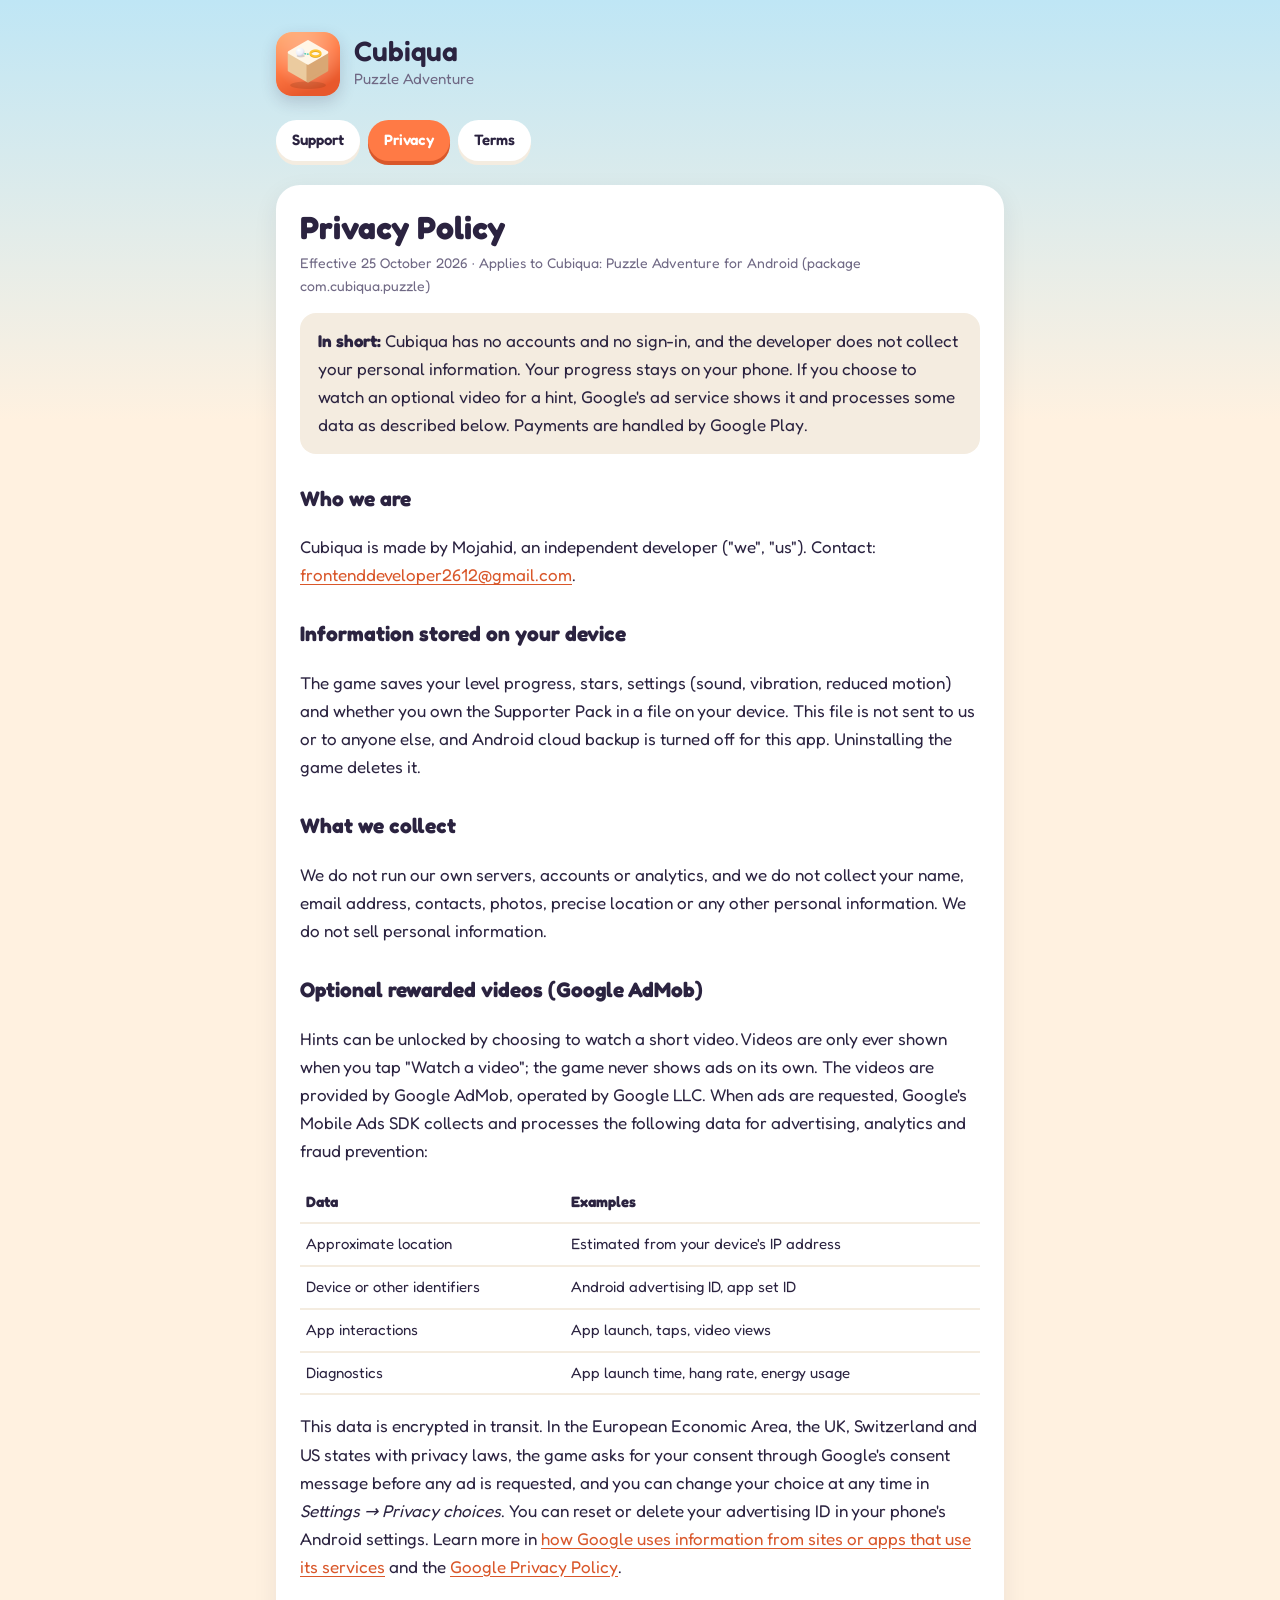
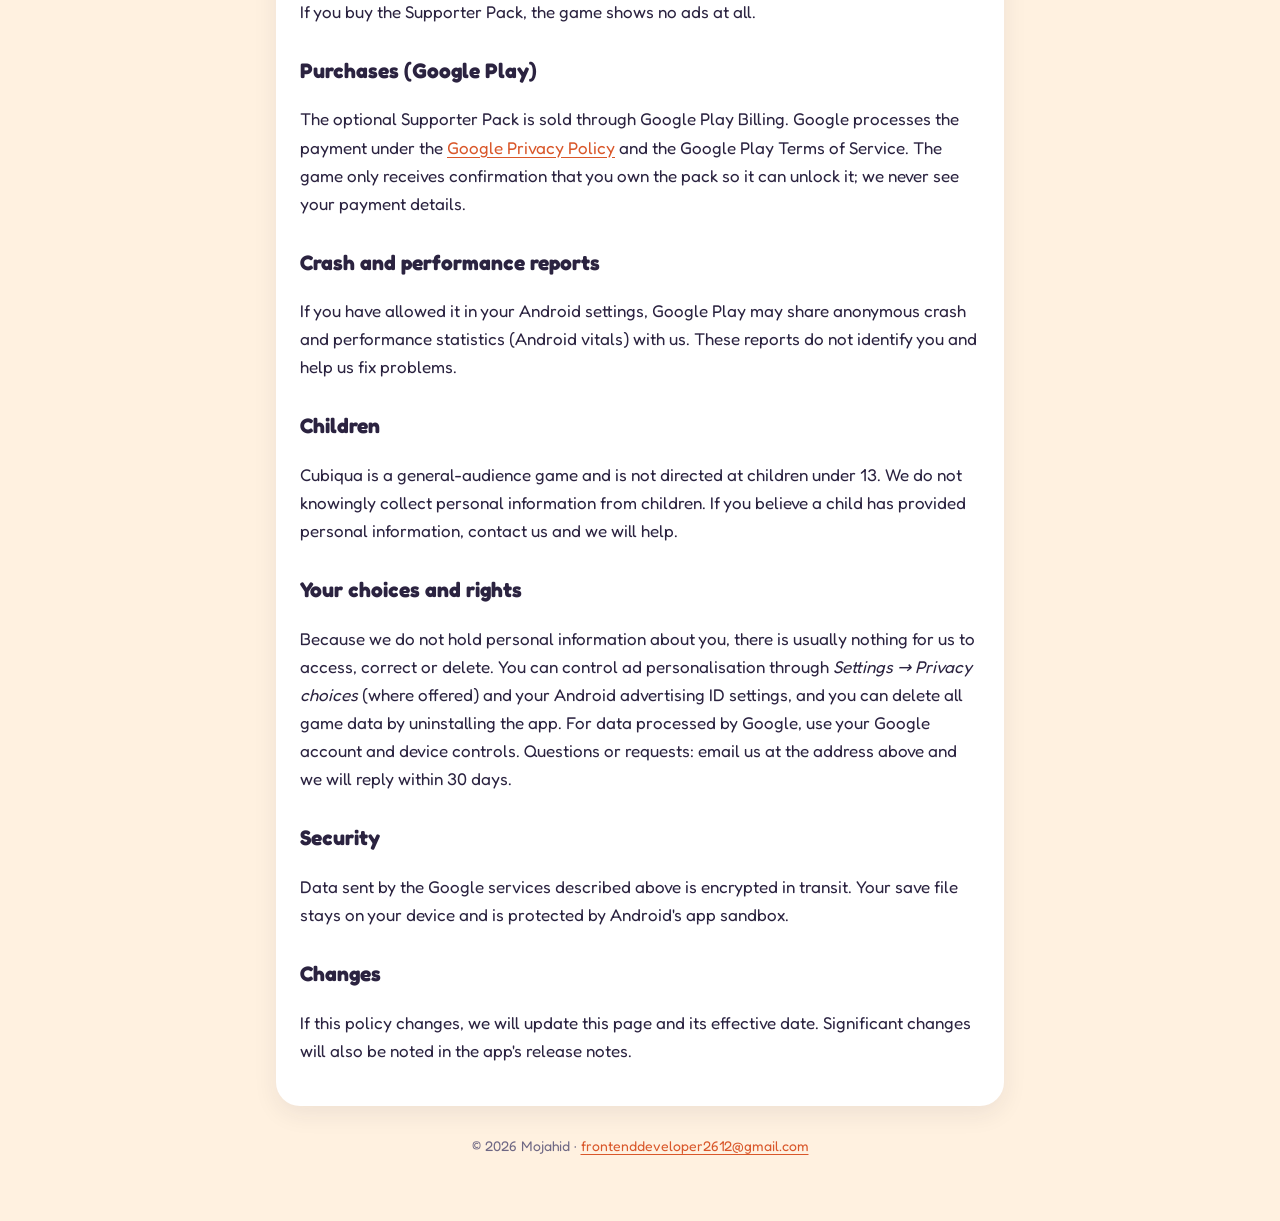
==== privacy.html @ ac2acf9a "Cubiqua support, privacy and terms pages" ====
<!doctype html>
<html lang="en">
<head>
<meta charset="utf-8">
<meta name="viewport" content="width=device-width, initial-scale=1">
<title>Cubiqua Privacy Policy</title>
<meta name="description" content="Privacy policy for Cubiqua: Puzzle Adventure, an Android puzzle game.">
<link rel="icon" href="icon.png">
<link rel="preconnect" href="https://fonts.googleapis.com">
<link href="https://fonts.googleapis.com/css2?family=Fredoka:wght@400;600&display=swap" rel="stylesheet">
<link rel="stylesheet" href="style.css">
</head>
<body>
<div class="wrap">
  <header>
    <img src="icon.png" alt="Cubiqua app icon">
    <div><div class="name">Cubiqua</div><div class="tag">Puzzle Adventure</div></div>
  </header>
  <nav>
    <a href="index.html">Support</a>
    <a href="privacy.html" aria-current="page">Privacy</a>
    <a href="terms.html">Terms</a>
  </nav>
  <main class="card">
    <h1>Privacy Policy</h1>
    <p class="meta">Effective 25 October 2026 · Applies to Cubiqua: Puzzle Adventure for Android (package com.cubiqua.puzzle)</p>

    <div class="summary">
      <strong>In short:</strong> Cubiqua has no accounts and no sign-in, and the developer does not collect your personal
      information. Your progress stays on your phone. If you choose to watch an optional video for a hint, Google's ad
      service shows it and processes some data as described below. Payments are handled by Google Play.
    </div>

    <h2>Who we are</h2>
    <p>Cubiqua is made by Mojahid, an independent developer ("we", "us"). Contact:
      <a href="mailto:frontenddeveloper2612@gmail.com">frontenddeveloper2612@gmail.com</a>.</p>

    <h2>Information stored on your device</h2>
    <p>The game saves your level progress, stars, settings (sound, vibration, reduced motion) and whether you own the
      Supporter Pack in a file on your device. This file is not sent to us or to anyone else, and Android cloud backup
      is turned off for this app. Uninstalling the game deletes it.</p>

    <h2>What we collect</h2>
    <p>We do not run our own servers, accounts or analytics, and we do not collect your name, email address, contacts,
      photos, precise location or any other personal information. We do not sell personal information.</p>

    <h2>Optional rewarded videos (Google AdMob)</h2>
    <p>Hints can be unlocked by choosing to watch a short video. Videos are only ever shown when you tap
      "Watch a video"; the game never shows ads on its own. The videos are provided by Google AdMob, operated by
      Google LLC. When ads are requested, Google's Mobile Ads SDK collects and processes the following data for
      advertising, analytics and fraud prevention:</p>
    <table>
      <tr><th>Data</th><th>Examples</th></tr>
      <tr><td>Approximate location</td><td>Estimated from your device's IP address</td></tr>
      <tr><td>Device or other identifiers</td><td>Android advertising ID, app set ID</td></tr>
      <tr><td>App interactions</td><td>App launch, taps, video views</td></tr>
      <tr><td>Diagnostics</td><td>App launch time, hang rate, energy usage</td></tr>
    </table>
    <p>This data is encrypted in transit. In the European Economic Area, the UK, Switzerland and US states with privacy
      laws, the game asks for your consent through Google's consent message before any ad is requested, and you can
      change your choice at any time in <em>Settings → Privacy choices</em>. You can reset or delete your advertising ID
      in your phone's Android settings. Learn more in
      <a href="https://policies.google.com/technologies/partner-sites">how Google uses information from sites or apps that use its services</a>
      and the <a href="https://policies.google.com/privacy">Google Privacy Policy</a>.</p>
    <p>If you buy the Supporter Pack, the game shows no ads at all.</p>

    <h2>Purchases (Google Play)</h2>
    <p>The optional Supporter Pack is sold through Google Play Billing. Google processes the payment under the
      <a href="https://policies.google.com/privacy">Google Privacy Policy</a> and the Google Play Terms of Service. The game only receives
      confirmation that you own the pack so it can unlock it; we never see your payment details.</p>

    <h2>Crash and performance reports</h2>
    <p>If you have allowed it in your Android settings, Google Play may share anonymous crash and performance statistics
      (Android vitals) with us. These reports do not identify you and help us fix problems.</p>

    <h2>Children</h2>
    <p>Cubiqua is a general-audience game and is not directed at children under 13. We do not knowingly collect personal
      information from children. If you believe a child has provided personal information, contact us and we will help.</p>

    <h2>Your choices and rights</h2>
    <p>Because we do not hold personal information about you, there is usually nothing for us to access, correct or
      delete. You can control ad personalisation through <em>Settings → Privacy choices</em> (where offered) and your
      Android advertising ID settings, and you can delete all game data by uninstalling the app. For data processed by
      Google, use your Google account and device controls. Questions or requests: email us at the address above and we
      will reply within 30 days.</p>

    <h2>Security</h2>
    <p>Data sent by the Google services described above is encrypted in transit. Your save file stays on your device and
      is protected by Android's app sandbox.</p>

    <h2>Changes</h2>
    <p>If this policy changes, we will update this page and its effective date. Significant changes will also be noted in
      the app's release notes.</p>
  </main>
  <footer>© 2026 Mojahid · <a href="mailto:frontenddeveloper2612@gmail.com">frontenddeveloper2612@gmail.com</a></footer>
</div>
</body>
</html>
---- style.css ----
:root {
  --sky: #bfe6f5; --cream: #fff1e0; --ink: #2b2340; --soft: #6f6884;
  --card: #ffffff; --orange: #ff7a45; --lip: #d9572a; --teal: #22c3a6;
  --line: #f4ece0;
}
@media (prefers-color-scheme: dark) {
  :root:not([data-theme="light"]) {
    --sky: #1d2a3a; --cream: #171320; --ink: #f4f1fa; --soft: #b9b2c6;
    --card: #231d30; --line: #322a42;
  }
}
* { box-sizing: border-box; }
html { -webkit-text-size-adjust: 100%; }
body {
  margin: 0; color: var(--ink);
  background: linear-gradient(180deg, var(--sky), var(--cream) 420px) fixed, var(--cream);
  font: 17px/1.65 "Fredoka", system-ui, -apple-system, "Segoe UI", Roboto, sans-serif;
}
a { color: var(--lip); text-underline-offset: 3px; }
.wrap { max-width: 760px; margin: 0 auto; padding: 32px 16px 64px; }
header { display: flex; align-items: center; gap: 14px; margin-bottom: 24px; }
header img { width: 64px; height: 64px; border-radius: 16px; box-shadow: 0 6px 16px rgba(43,35,64,.18); }
header .name { font-weight: 600; font-size: 28px; line-height: 1.1; }
header .tag { color: var(--soft); font-size: 15px; }
nav { display: flex; gap: 8px; flex-wrap: wrap; margin-bottom: 24px; }
nav a {
  text-decoration: none; color: var(--ink); background: var(--card); padding: 8px 16px;
  border-radius: 999px; box-shadow: 0 4px 0 var(--line); font-weight: 600; font-size: 15px;
}
nav a[aria-current="page"] { background: var(--orange); color: #fff; box-shadow: 0 4px 0 var(--lip); }
.card { background: var(--card); border-radius: 24px; padding: 24px; box-shadow: 0 8px 24px rgba(43,35,64,.08); }
h1 { font-size: 32px; line-height: 1.2; margin: 0 0 4px; }
h2 { font-size: 21px; margin: 28px 0 6px; }
.meta { color: var(--soft); font-size: 14px; margin: 0 0 16px; }
.summary { background: var(--line); border-radius: 16px; padding: 14px 18px; margin: 16px 0; }
table { width: 100%; border-collapse: collapse; font-size: 15px; margin: 8px 0; }
th, td { text-align: left; padding: 8px 6px; border-bottom: 2px solid var(--line); vertical-align: top; }
footer { color: var(--soft); font-size: 14px; text-align: center; margin-top: 28px; }
.button {
  display: inline-block; background: var(--orange); color: #fff; text-decoration: none;
  padding: 12px 22px; border-radius: 18px; box-shadow: 0 6px 0 var(--lip); font-weight: 600;
}
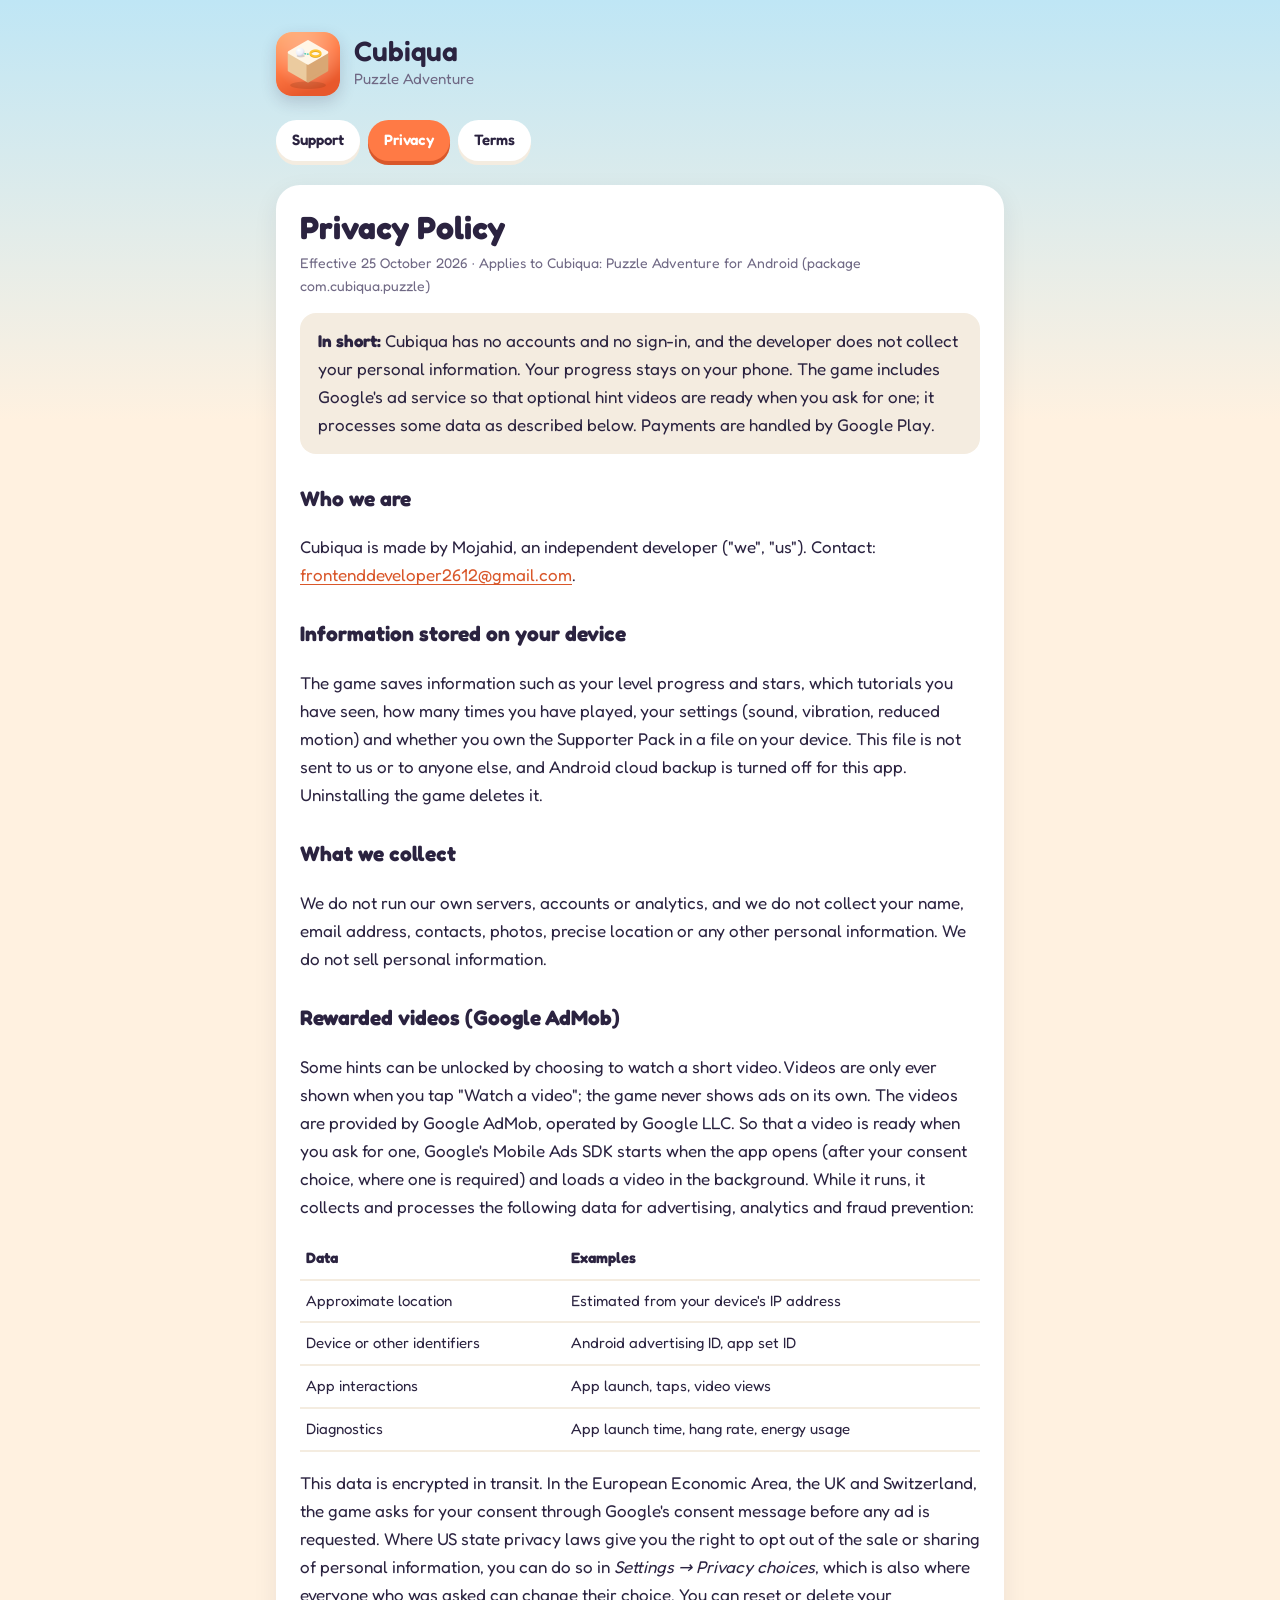
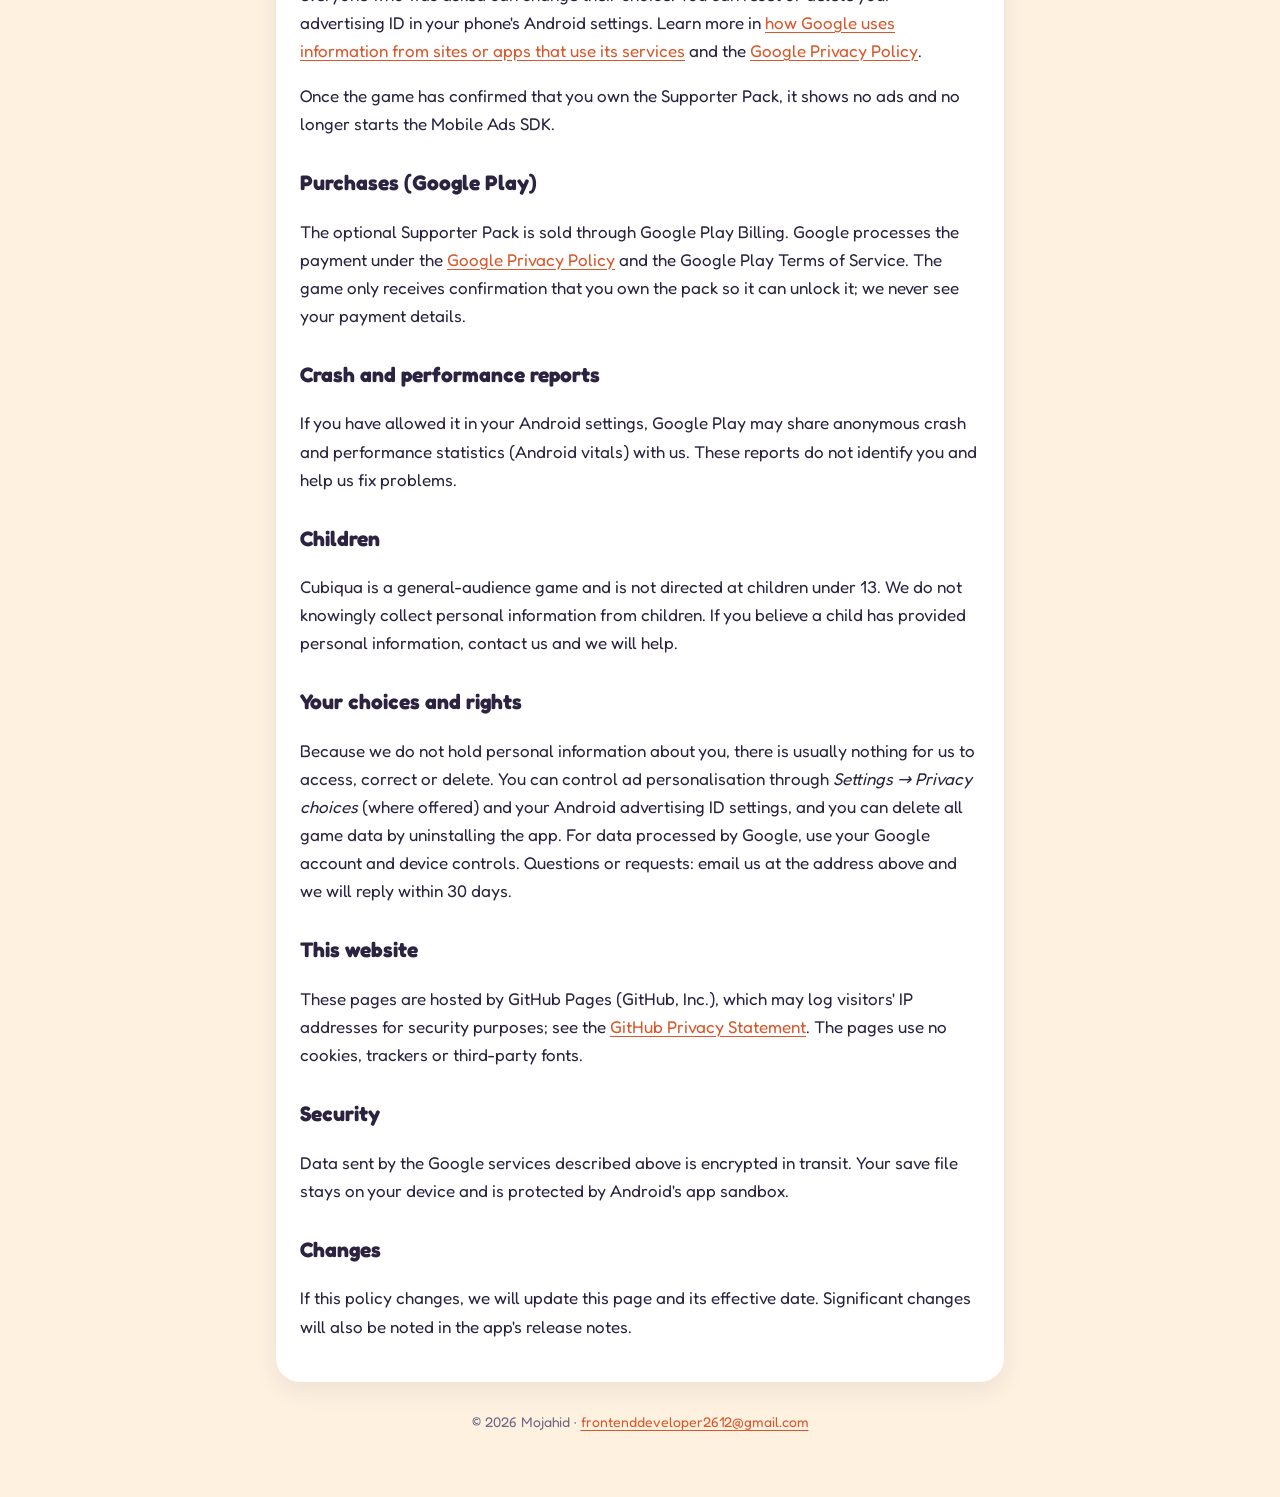
==== commit 571bc075: "Self-host font; clarify ad SDK, US privacy choices and website hosting" ====
--- a/privacy.html
+++ b/privacy.html
@@ -6,8 +6,6 @@
 <title>Cubiqua Privacy Policy</title>
 <meta name="description" content="Privacy policy for Cubiqua: Puzzle Adventure, an Android puzzle game.">
 <link rel="icon" href="icon.png">
-<link rel="preconnect" href="https://fonts.googleapis.com">
-<link href="https://fonts.googleapis.com/css2?family=Fredoka:wght@400;600&display=swap" rel="stylesheet">
 <link rel="stylesheet" href="style.css">
 </head>
 <body>
@@ -27,8 +25,9 @@
 
     <div class="summary">
       <strong>In short:</strong> Cubiqua has no accounts and no sign-in, and the developer does not collect your personal
-      information. Your progress stays on your phone. If you choose to watch an optional video for a hint, Google's ad
-      service shows it and processes some data as described below. Payments are handled by Google Play.
+      information. Your progress stays on your phone. The game includes Google's ad service so that optional hint
+      videos are ready when you ask for one; it processes some data as described below. Payments are handled by
+      Google Play.
     </div>
 
     <h2>Who we are</h2>
@@ -36,19 +35,21 @@
       <a href="mailto:frontenddeveloper2612@gmail.com">frontenddeveloper2612@gmail.com</a>.</p>
 
     <h2>Information stored on your device</h2>
-    <p>The game saves your level progress, stars, settings (sound, vibration, reduced motion) and whether you own the
-      Supporter Pack in a file on your device. This file is not sent to us or to anyone else, and Android cloud backup
+    <p>The game saves information such as your level progress and stars, which tutorials you have seen, how many times
+      you have played, your settings (sound, vibration, reduced motion) and whether you own the Supporter Pack in a
+      file on your device. This file is not sent to us or to anyone else, and Android cloud backup
       is turned off for this app. Uninstalling the game deletes it.</p>
 
     <h2>What we collect</h2>
     <p>We do not run our own servers, accounts or analytics, and we do not collect your name, email address, contacts,
       photos, precise location or any other personal information. We do not sell personal information.</p>
 
-    <h2>Optional rewarded videos (Google AdMob)</h2>
-    <p>Hints can be unlocked by choosing to watch a short video. Videos are only ever shown when you tap
+    <h2>Rewarded videos (Google AdMob)</h2>
+    <p>Some hints can be unlocked by choosing to watch a short video. Videos are only ever shown when you tap
       "Watch a video"; the game never shows ads on its own. The videos are provided by Google AdMob, operated by
-      Google LLC. When ads are requested, Google's Mobile Ads SDK collects and processes the following data for
-      advertising, analytics and fraud prevention:</p>
+      Google LLC. So that a video is ready when you ask for one, Google's Mobile Ads SDK starts when the app opens
+      (after your consent choice, where one is required) and loads a video in the background. While it runs, it
+      collects and processes the following data for advertising, analytics and fraud prevention:</p>
     <table>
       <tr><th>Data</th><th>Examples</th></tr>
       <tr><td>Approximate location</td><td>Estimated from your device's IP address</td></tr>
@@ -56,13 +57,15 @@
       <tr><td>App interactions</td><td>App launch, taps, video views</td></tr>
       <tr><td>Diagnostics</td><td>App launch time, hang rate, energy usage</td></tr>
     </table>
-    <p>This data is encrypted in transit. In the European Economic Area, the UK, Switzerland and US states with privacy
-      laws, the game asks for your consent through Google's consent message before any ad is requested, and you can
-      change your choice at any time in <em>Settings → Privacy choices</em>. You can reset or delete your advertising ID
+    <p>This data is encrypted in transit. In the European Economic Area, the UK and Switzerland, the game asks for your
+      consent through Google's consent message before any ad is requested. Where US state privacy laws give you the
+      right to opt out of the sale or sharing of personal information, you can do so in
+      <em>Settings → Privacy choices</em>, which is also where everyone who was asked can change their choice. You can reset or delete your advertising ID
       in your phone's Android settings. Learn more in
       <a href="https://policies.google.com/technologies/partner-sites">how Google uses information from sites or apps that use its services</a>
       and the <a href="https://policies.google.com/privacy">Google Privacy Policy</a>.</p>
-    <p>If you buy the Supporter Pack, the game shows no ads at all.</p>
+    <p>Once the game has confirmed that you own the Supporter Pack, it shows no ads and no longer starts the Mobile
+      Ads SDK.</p>
 
     <h2>Purchases (Google Play)</h2>
     <p>The optional Supporter Pack is sold through Google Play Billing. Google processes the payment under the
@@ -84,6 +87,11 @@
       Google, use your Google account and device controls. Questions or requests: email us at the address above and we
       will reply within 30 days.</p>
 
+    <h2>This website</h2>
+    <p>These pages are hosted by GitHub Pages (GitHub, Inc.), which may log visitors' IP addresses for security
+      purposes; see the <a href="https://docs.github.com/en/site-policy/privacy-policies/github-general-privacy-statement">GitHub Privacy Statement</a>.
+      The pages use no cookies, trackers or third-party fonts.</p>
+
     <h2>Security</h2>
     <p>Data sent by the Google services described above is encrypted in transit. Your save file stays on your device and
       is protected by Android's app sandbox.</p>
--- a/style.css
+++ b/style.css
@@ -1,3 +1,5 @@
+/* Fredoka is served from this site (SIL OFL 1.1, see Fredoka-OFL.txt): no third-party font requests. */
+@font-face { font-family: "Fredoka"; src: url("Fredoka.ttf") format("truetype"); font-weight: 300 700; font-display: swap; }
 :root {
   --sky: #bfe6f5; --cream: #fff1e0; --ink: #2b2340; --soft: #6f6884;
   --card: #ffffff; --orange: #ff7a45; --lip: #d9572a; --teal: #22c3a6;
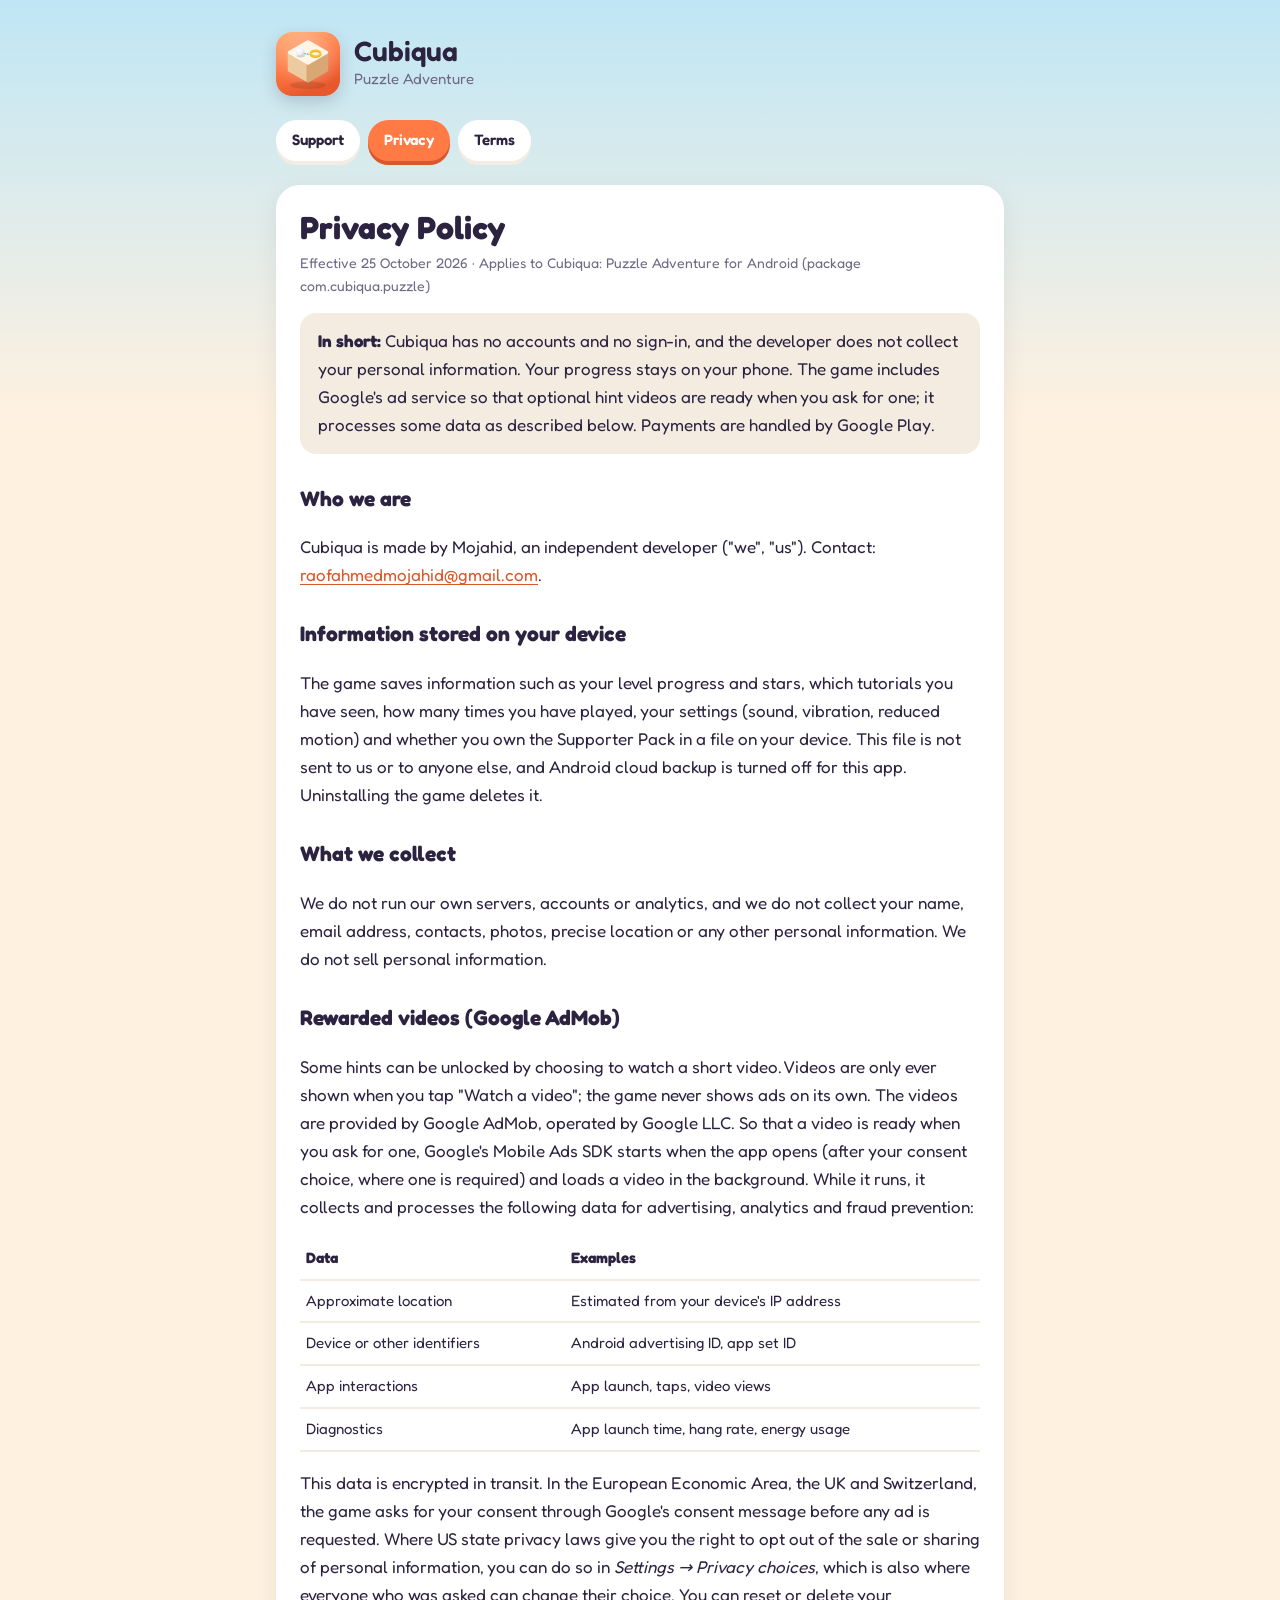
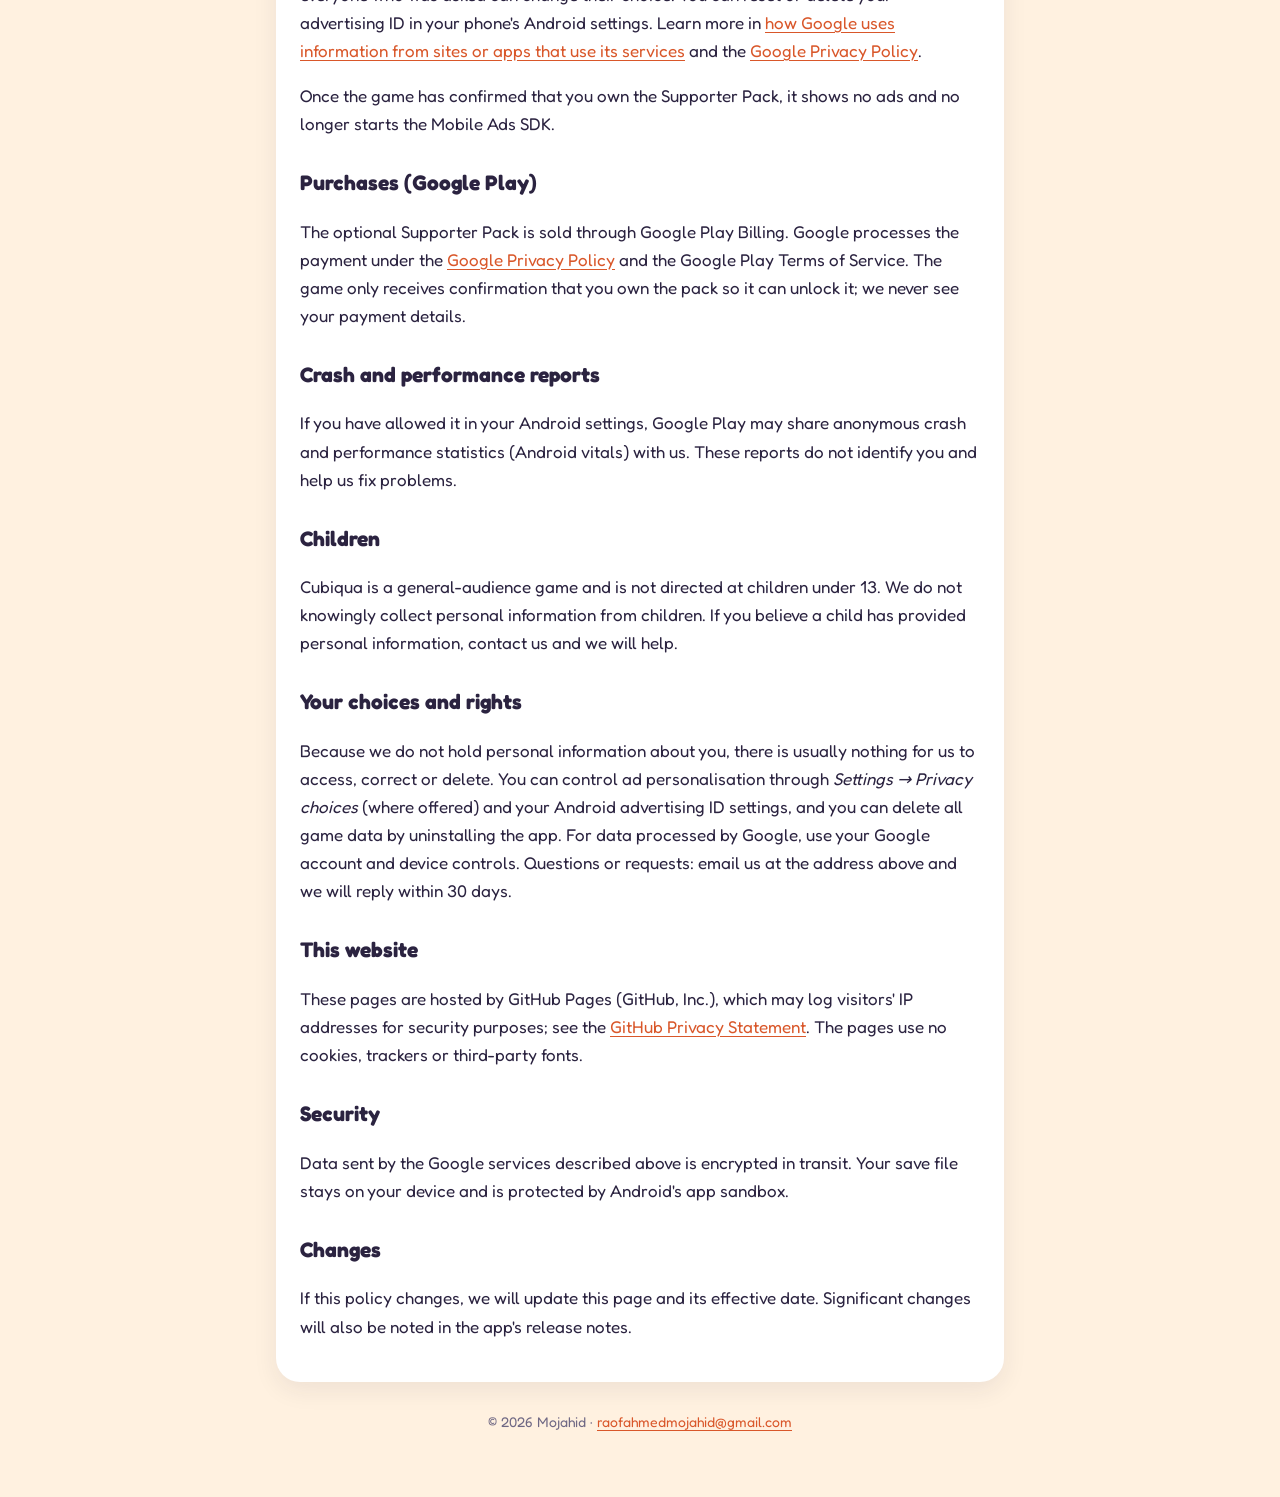
==== commit c077f1d5: "Update contact email" ====
--- a/privacy.html
+++ b/privacy.html
@@ -32,7 +32,7 @@
 
     <h2>Who we are</h2>
     <p>Cubiqua is made by Mojahid, an independent developer ("we", "us"). Contact:
-      <a href="mailto:frontenddeveloper2612@gmail.com">frontenddeveloper2612@gmail.com</a>.</p>
+      <a href="mailto:raofahmedmojahid@gmail.com">raofahmedmojahid@gmail.com</a>.</p>
 
     <h2>Information stored on your device</h2>
     <p>The game saves information such as your level progress and stars, which tutorials you have seen, how many times
@@ -100,7 +100,7 @@
     <p>If this policy changes, we will update this page and its effective date. Significant changes will also be noted in
       the app's release notes.</p>
   </main>
-  <footer>© 2026 Mojahid · <a href="mailto:frontenddeveloper2612@gmail.com">frontenddeveloper2612@gmail.com</a></footer>
+  <footer>© 2026 Mojahid · <a href="mailto:raofahmedmojahid@gmail.com">raofahmedmojahid@gmail.com</a></footer>
 </div>
 </body>
 </html>
